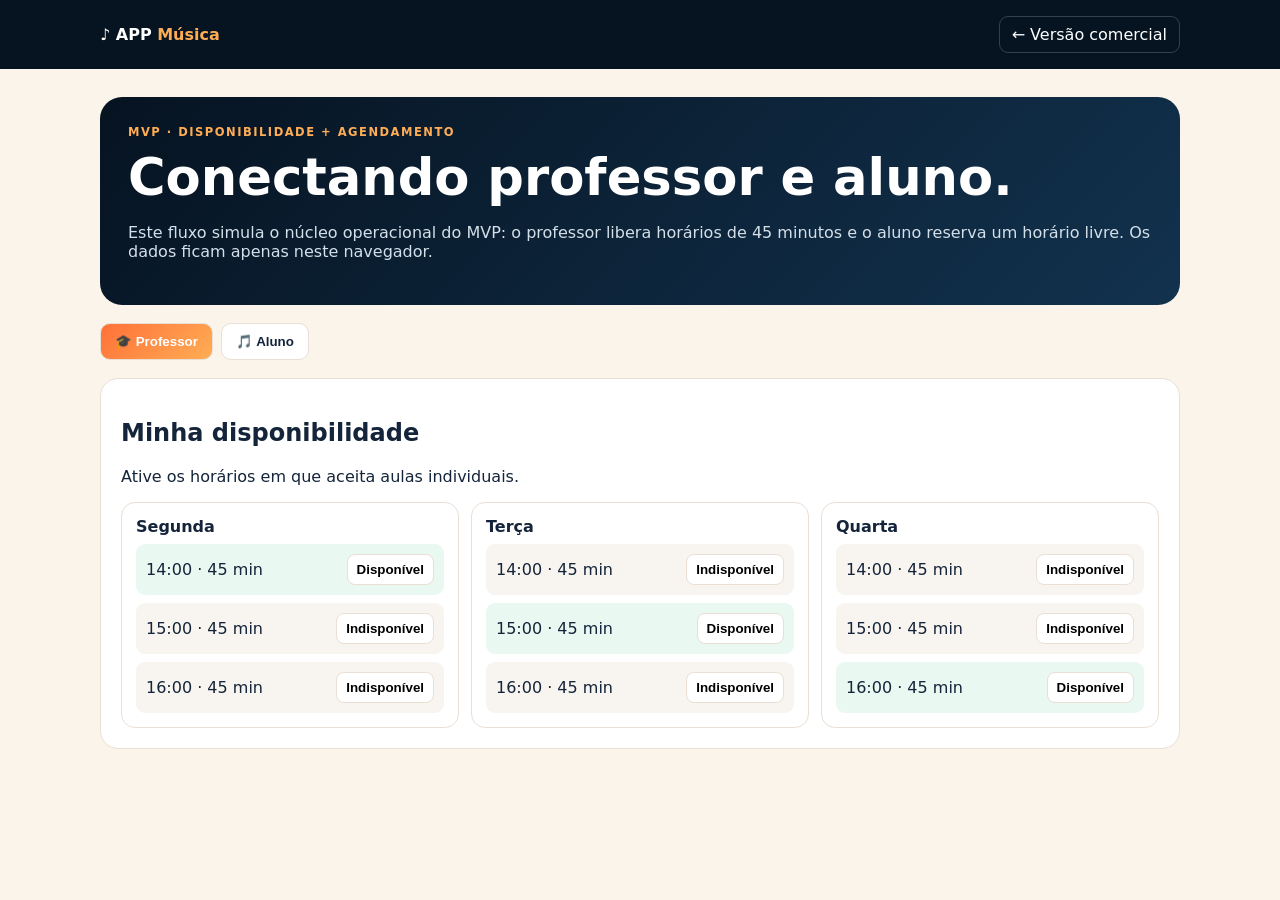
==== agendamento.html @ a0203cac "feat: implementar fluxo comercial de disponibilidade e agendamento" ====
<!doctype html>
<html lang="pt-BR"><head><meta charset="utf-8"><meta name="viewport" content="width=device-width,initial-scale=1"><title>APP Música — Disponibilidade e Agendamento</title><style>:root{--navy:#061321;--blue:#12324e;--orange:#ff7138;--orange2:#ffad55;--cream:#fbf4eb;--ink:#14243a;--muted:#657286;--line:#e9dfd4;--green:#34b58a}*{box-sizing:border-box}body{margin:0;font-family:Inter,system-ui,sans-serif;background:var(--cream);color:var(--ink)}header{background:var(--navy);color:#fff}.nav{max-width:1120px;margin:auto;padding:16px 20px;display:flex;justify-content:space-between;align-items:center;gap:12px}.brand{font-weight:900}.brand span{color:var(--orange2)}.back{color:#fff;text-decoration:none;border:1px solid #ffffff30;padding:8px 12px;border-radius:9px}.wrap{max-width:1120px;margin:auto;padding:28px 20px}.hero{background:linear-gradient(135deg,var(--navy),var(--blue));color:#fff;border-radius:22px;padding:28px;margin-bottom:18px}.eyebrow{color:var(--orange2);font-size:.72rem;font-weight:900;text-transform:uppercase;letter-spacing:.13em}.hero h1{margin:8px 0;font-size:clamp(2rem,4vw,3.2rem)}.hero p{color:#d4e0e9}.switch{display:flex;gap:8px;margin-bottom:18px}.switch button,.btn{border:0;border-radius:10px;padding:10px 14px;font-weight:900;cursor:pointer}.switch button{background:#fff;border:1px solid var(--line);color:var(--ink)}.switch button.active,.btn{background:linear-gradient(135deg,var(--orange),var(--orange2));color:#fff}.panel{background:#fff;border:1px solid var(--line);border-radius:18px;padding:20px}.view{display:none}.view.active{display:block}.days{display:grid;grid-template-columns:repeat(3,1fr);gap:12px}.day{border:1px solid var(--line);border-radius:14px;padding:14px}.slot{display:flex;justify-content:space-between;align-items:center;padding:10px;margin-top:8px;border-radius:9px;background:#f8f4ef}.slot.available{background:#eaf8f2}.slot.booked{background:#fff0e4}.slot button{border:1px solid var(--line);background:#fff;border-radius:8px;padding:7px 9px;font-weight:800;cursor:pointer}.notice{display:none;margin-top:14px;padding:11px;border-radius:9px;background:#eaf8f2;color:#176143}.notice.show{display:block}.empty{color:var(--muted);padding:20px 0}@media(max-width:800px){.days{grid-template-columns:1fr}.switch{flex-wrap:wrap}}</style></head><body><header><div class="nav"><div class="brand">♪ APP <span>Música</span></div><a class="back" href="comercial.html">← Versão comercial</a></div></header><main class="wrap"><section class="hero"><div class="eyebrow">MVP · Disponibilidade + Agendamento</div><h1>Conectando professor e aluno.</h1><p>Este fluxo simula o núcleo operacional do MVP: o professor libera horários de 45 minutos e o aluno reserva um horário livre. Os dados ficam apenas neste navegador.</p></section><div class="switch"><button class="active" data-view="prof">🎓 Professor</button><button data-view="aluno">🎵 Aluno</button></div><section id="prof" class="view active"><div class="panel"><h2>Minha disponibilidade</h2><p>Ative os horários em que aceita aulas individuais.</p><div id="profDays" class="days"></div><div id="profNotice" class="notice"></div></div></section><section id="aluno" class="view"><div class="panel"><h2>Escolha seu horário</h2><p>Horários verdes estão disponíveis. Depois da reserva, ficam ocupados.</p><div id="studentDays" class="days"></div><div id="studentNotice" class="notice"></div></div></section></main><script>const days=['Segunda','Terça','Quarta'];const times=['14:00','15:00','16:00'];const key='appMusicaMvpSlots';let state=JSON.parse(localStorage.getItem(key)||'null')||{};days.forEach((d,di)=>times.forEach((t,ti)=>{const k=di+'-'+ti;if(state[k]===undefined)state[k]=(di===0&&ti===0)||(di===1&&ti===1)||(di===2&&ti===2)}));function save(){localStorage.setItem(key,JSON.stringify(state))}function renderProfessor(){const root=document.getElementById('profDays');root.innerHTML='';days.forEach((d,di)=>{const day=document.createElement('div');day.className='day';day.innerHTML='<strong>'+d+'</strong>';times.forEach((t,ti)=>{const k=di+'-'+ti;const box=document.createElement('div');box.className='slot '+(state[k]?'available':'');box.innerHTML='<span>'+t+' · 45 min</span><button>'+(state[k]?'Disponível':'Indisponível')+'</button>';box.querySelector('button').onclick=()=>{state[k]=!state[k];save();renderProfessor();renderStudent();show('profNotice',state[k]?'Horário liberado para agendamento.':'Horário retirado da disponibilidade.')} ;day.appendChild(box)});root.appendChild(day)})}function renderStudent(){const root=document.getElementById('studentDays');root.innerHTML='';days.forEach((d,di)=>{const day=document.createElement('div');day.className='day';day.innerHTML='<strong>'+d+'</strong>';times.forEach((t,ti)=>{const k=di+'-'+ti;const box=document.createElement('div');box.className='slot '+(state[k]?'available':'booked');box.innerHTML='<span>'+t+' · 45 min</span>';if(state[k]){const b=document.createElement('button');b.textContent='Agendar';b.onclick=()=>{state[k]='booked';save();renderStudent();renderProfessor();show('studentNotice','Aula reservada! No MVP real, o horário também apareceria na agenda do professor.')} ;box.appendChild(b)}else{const s=document.createElement('small');s.textContent='Ocupado';box.appendChild(s)}day.appendChild(box)});root.appendChild(day)})}function show(id,text){const n=document.getElementById(id);n.textContent=text;n.classList.add('show');setTimeout(()=>n.classList.remove('show'),3000)}document.querySelectorAll('[data-view]').forEach(b=>b.onclick=()=>{document.querySelectorAll('[data-view]').forEach(x=>x.classList.remove('active'));document.querySelectorAll('.view').forEach(x=>x.classList.remove('active'));b.classList.add('active');document.getElementById(b.dataset.view).classList.add('active')});renderProfessor();renderStudent();</script></body></html>
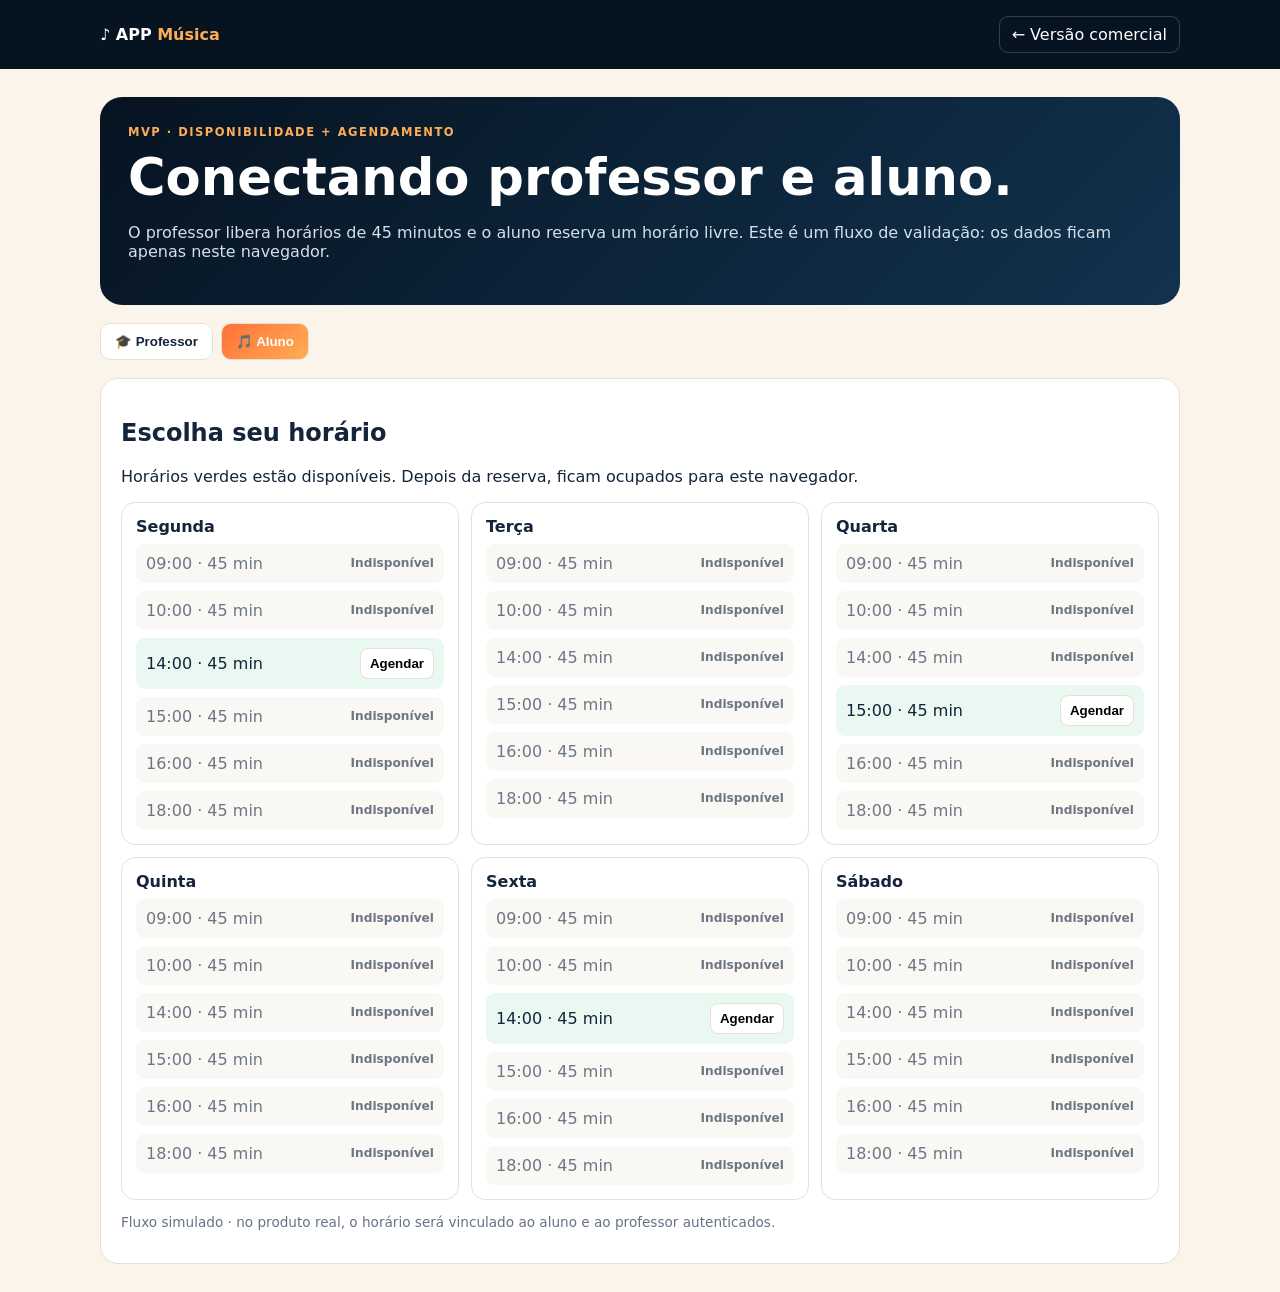
==== commit 1ca9f22f: "feat: integrar fluxo realista de disponibilidade e reserva no MVP" ====
--- a/agendamento.html
+++ b/agendamento.html
@@ -1,2 +1,3 @@
 <!doctype html>
-<html lang="pt-BR"><head><meta charset="utf-8"><meta name="viewport" content="width=device-width,initial-scale=1"><title>APP Música — Disponibilidade e Agendamento</title><style>:root{--navy:#061321;--blue:#12324e;--orange:#ff7138;--orange2:#ffad55;--cream:#fbf4eb;--ink:#14243a;--muted:#657286;--line:#e9dfd4;--green:#34b58a}*{box-sizing:border-box}body{margin:0;font-family:Inter,system-ui,sans-serif;background:var(--cream);color:var(--ink)}header{background:var(--navy);color:#fff}.nav{max-width:1120px;margin:auto;padding:16px 20px;display:flex;justify-content:space-between;align-items:center;gap:12px}.brand{font-weight:900}.brand span{color:var(--orange2)}.back{color:#fff;text-decoration:none;border:1px solid #ffffff30;padding:8px 12px;border-radius:9px}.wrap{max-width:1120px;margin:auto;padding:28px 20px}.hero{background:linear-gradient(135deg,var(--navy),var(--blue));color:#fff;border-radius:22px;padding:28px;margin-bottom:18px}.eyebrow{color:var(--orange2);font-size:.72rem;font-weight:900;text-transform:uppercase;letter-spacing:.13em}.hero h1{margin:8px 0;font-size:clamp(2rem,4vw,3.2rem)}.hero p{color:#d4e0e9}.switch{display:flex;gap:8px;margin-bottom:18px}.switch button,.btn{border:0;border-radius:10px;padding:10px 14px;font-weight:900;cursor:pointer}.switch button{background:#fff;border:1px solid var(--line);color:var(--ink)}.switch button.active,.btn{background:linear-gradient(135deg,var(--orange),var(--orange2));color:#fff}.panel{background:#fff;border:1px solid var(--line);border-radius:18px;padding:20px}.view{display:none}.view.active{display:block}.days{display:grid;grid-template-columns:repeat(3,1fr);gap:12px}.day{border:1px solid var(--line);border-radius:14px;padding:14px}.slot{display:flex;justify-content:space-between;align-items:center;padding:10px;margin-top:8px;border-radius:9px;background:#f8f4ef}.slot.available{background:#eaf8f2}.slot.booked{background:#fff0e4}.slot button{border:1px solid var(--line);background:#fff;border-radius:8px;padding:7px 9px;font-weight:800;cursor:pointer}.notice{display:none;margin-top:14px;padding:11px;border-radius:9px;background:#eaf8f2;color:#176143}.notice.show{display:block}.empty{color:var(--muted);padding:20px 0}@media(max-width:800px){.days{grid-template-columns:1fr}.switch{flex-wrap:wrap}}</style></head><body><header><div class="nav"><div class="brand">♪ APP <span>Música</span></div><a class="back" href="comercial.html">← Versão comercial</a></div></header><main class="wrap"><section class="hero"><div class="eyebrow">MVP · Disponibilidade + Agendamento</div><h1>Conectando professor e aluno.</h1><p>Este fluxo simula o núcleo operacional do MVP: o professor libera horários de 45 minutos e o aluno reserva um horário livre. Os dados ficam apenas neste navegador.</p></section><div class="switch"><button class="active" data-view="prof">🎓 Professor</button><button data-view="aluno">🎵 Aluno</button></div><section id="prof" class="view active"><div class="panel"><h2>Minha disponibilidade</h2><p>Ative os horários em que aceita aulas individuais.</p><div id="profDays" class="days"></div><div id="profNotice" class="notice"></div></div></section><section id="aluno" class="view"><div class="panel"><h2>Escolha seu horário</h2><p>Horários verdes estão disponíveis. Depois da reserva, ficam ocupados.</p><div id="studentDays" class="days"></div><div id="studentNotice" class="notice"></div></div></section></main><script>const days=['Segunda','Terça','Quarta'];const times=['14:00','15:00','16:00'];const key='appMusicaMvpSlots';let state=JSON.parse(localStorage.getItem(key)||'null')||{};days.forEach((d,di)=>times.forEach((t,ti)=>{const k=di+'-'+ti;if(state[k]===undefined)state[k]=(di===0&&ti===0)||(di===1&&ti===1)||(di===2&&ti===2)}));function save(){localStorage.setItem(key,JSON.stringify(state))}function renderProfessor(){const root=document.getElementById('profDays');root.innerHTML='';days.forEach((d,di)=>{const day=document.createElement('div');day.className='day';day.innerHTML='<strong>'+d+'</strong>';times.forEach((t,ti)=>{const k=di+'-'+ti;const box=document.createElement('div');box.className='slot '+(state[k]?'available':'');box.innerHTML='<span>'+t+' · 45 min</span><button>'+(state[k]?'Disponível':'Indisponível')+'</button>';box.querySelector('button').onclick=()=>{state[k]=!state[k];save();renderProfessor();renderStudent();show('profNotice',state[k]?'Horário liberado para agendamento.':'Horário retirado da disponibilidade.')} ;day.appendChild(box)});root.appendChild(day)})}function renderStudent(){const root=document.getElementById('studentDays');root.innerHTML='';days.forEach((d,di)=>{const day=document.createElement('div');day.className='day';day.innerHTML='<strong>'+d+'</strong>';times.forEach((t,ti)=>{const k=di+'-'+ti;const box=document.createElement('div');box.className='slot '+(state[k]?'available':'booked');box.innerHTML='<span>'+t+' · 45 min</span>';if(state[k]){const b=document.createElement('button');b.textContent='Agendar';b.onclick=()=>{state[k]='booked';save();renderStudent();renderProfessor();show('studentNotice','Aula reservada! No MVP real, o horário também apareceria na agenda do professor.')} ;box.appendChild(b)}else{const s=document.createElement('small');s.textContent='Ocupado';box.appendChild(s)}day.appendChild(box)});root.appendChild(day)})}function show(id,text){const n=document.getElementById(id);n.textContent=text;n.classList.add('show');setTimeout(()=>n.classList.remove('show'),3000)}document.querySelectorAll('[data-view]').forEach(b=>b.onclick=()=>{document.querySelectorAll('[data-view]').forEach(x=>x.classList.remove('active'));document.querySelectorAll('.view').forEach(x=>x.classList.remove('active'));b.classList.add('active');document.getElementById(b.dataset.view).classList.add('active')});renderProfessor();renderStudent();</script></body></html>+<html lang="pt-BR"><head><meta charset="utf-8"><meta name="viewport" content="width=device-width,initial-scale=1"><meta name="description" content="APP Música — Disponibilidade e Agendamento"><title>APP Música — Disponibilidade e Agendamento</title><style>:root{--navy:#061321;--blue:#12324e;--orange:#ff7138;--orange2:#ffad55;--cream:#fbf4eb;--ink:#14243a;--muted:#657286;--line:#e9dfd4;--green:#34b58a}*{box-sizing:border-box}body{margin:0;font-family:Inter,system-ui,sans-serif;background:var(--cream);color:var(--ink)}header{background:var(--navy);color:#fff}.nav{max-width:1120px;margin:auto;padding:16px 20px;display:flex;justify-content:space-between;align-items:center;gap:12px}.brand{font-weight:900}.brand span{color:var(--orange2)}.back{color:#fff;text-decoration:none;border:1px solid #ffffff30;padding:8px 12px;border-radius:9px}.wrap{max-width:1120px;margin:auto;padding:28px 20px}.hero{background:linear-gradient(135deg,var(--navy),var(--blue));color:#fff;border-radius:22px;padding:28px;margin-bottom:18px}.eyebrow{color:var(--orange2);font-size:.72rem;font-weight:900;text-transform:uppercase;letter-spacing:.13em}.hero h1{margin:8px 0;font-size:clamp(2rem,4vw,3.2rem)}.hero p{color:#d4e0e9}.switch{display:flex;gap:8px;margin-bottom:18px}.switch button,.btn{border:0;border-radius:10px;padding:10px 14px;font-weight:900;cursor:pointer}.switch button{background:#fff;border:1px solid var(--line);color:var(--ink)}.switch button.active,.btn{background:linear-gradient(135deg,var(--orange),var(--orange2));color:#fff}.panel{background:#fff;border:1px solid var(--line);border-radius:18px;padding:20px}.view{display:none}.view.active{display:block}.days{display:grid;grid-template-columns:repeat(3,1fr);gap:12px}.day{border:1px solid var(--line);border-radius:14px;padding:14px}.slot{display:flex;justify-content:space-between;align-items:center;padding:10px;margin-top:8px;border-radius:9px;background:#f8f4ef}.slot.available{background:#eaf8f2}.slot.booked{background:#fff0e4}.slot button{border:1px solid var(--line);background:#fff;border-radius:8px;padding:7px 9px;font-weight:800;cursor:pointer}.slot.unavailable{opacity:.62}.status{font-size:.76rem;font-weight:900}.available .status{color:#176143}.booked .status{color:#9b5c10}.notice{display:none;margin-top:14px;padding:11px;border-radius:9px;background:#eaf8f2;color:#176143}.notice.show{display:block}.empty{color:var(--muted);padding:20px 0}.footnote{margin-top:14px;color:var(--muted);font-size:.85rem}@media(max-width:800px){.days{grid-template-columns:1fr}.switch{flex-wrap:wrap}}
+</style></head><body><header><div class="nav"><div class="brand">♪ APP <span>Música</span></div><a class="back" href="comercial.html">← Versão comercial</a></div></header><main class="wrap"><section class="hero"><div class="eyebrow">MVP · Disponibilidade + Agendamento</div><h1>Conectando professor e aluno.</h1><p>O professor libera horários de 45 minutos e o aluno reserva um horário livre. Este é um fluxo de validação: os dados ficam apenas neste navegador.</p></section><div class="switch"><button id="profBtn" data-view="prof">🎓 Professor</button><button id="alunoBtn" data-view="aluno">🎵 Aluno</button></div><section id="prof" class="view"><div class="panel"><h2>Minha disponibilidade</h2><p>Ative ou retire horários. Reservas já feitas ficam preservadas.</p><div id="profDays" class="days"></div><div id="profNotice" class="notice"></div></div></section><section id="aluno" class="view"><div class="panel"><h2>Escolha seu horário</h2><p>Horários verdes estão disponíveis. Depois da reserva, ficam ocupados para este navegador.</p><div id="studentDays" class="days"></div><div id="studentNotice" class="notice"></div><p class="footnote">Fluxo simulado · no produto real, o horário será vinculado ao aluno e ao professor autenticados.</p></div></section></main><script>const days=['Segunda','Terça','Quarta','Quinta','Sexta','Sábado'];const times=['09:00','10:00','14:00','15:00','16:00','18:00'];const key='appMusicaMvpSlots';const saved=JSON.parse(localStorage.getItem(key)||'null');const state={};days.forEach((d,di)=>times.forEach((t,ti)=>{const k=di+'-'+ti;state[k]=saved&&typeof saved[k]!=='undefined'?saved[k]:((di===0&&ti===2)||(di===2&&ti===3)||(di===4&&ti===2)?'available':'unavailable')}));function save(){localStorage.setItem(key,JSON.stringify(state))}function renderProfessor(){const root=document.getElementById('profDays');root.innerHTML='';days.forEach((d,di)=>{const day=document.createElement('div');day.className='day';day.innerHTML='<strong>'+d+'</strong>';times.forEach((t,ti)=>{const k=di+'-'+ti;const box=document.createElement('div');box.className='slot '+state[k];const label=state[k]==='available'?'Disponível':state[k]==='booked'?'Reservado':'Indisponível';box.innerHTML='<span>'+t+' · 45 min</span><button>'+label+'</button>';box.querySelector('button').onclick=()=>{if(state[k]==='booked'){show('profNotice','Este horário já está reservado e não pode ser retirado da disponibilidade.');return}state[k]=state[k]==='available'?'unavailable':'available';save();renderProfessor();renderStudent();show('profNotice',state[k]==='available'?'Horário liberado para agendamento.':'Horário retirado da disponibilidade.')} ;day.appendChild(box)});root.appendChild(day)})}function renderStudent(){const root=document.getElementById('studentDays');root.innerHTML='';let available=0;days.forEach((d,di)=>{const day=document.createElement('div');day.className='day';day.innerHTML='<strong>'+d+'</strong>';times.forEach((t,ti)=>{const k=di+'-'+ti;const box=document.createElement('div');box.className='slot '+state[k];if(state[k]==='available'){available++;box.innerHTML='<span>'+t+' · 45 min</span><button>Agendar</button>';box.querySelector('button').onclick=()=>{state[k]='booked';save();renderStudent();renderProfessor();show('studentNotice','Aula reservada! O horário agora aparece como reservado para o professor.')} }else{box.innerHTML='<span>'+t+' · 45 min</span><span class="status">'+(state[k]==='booked'?'Ocupado':'Indisponível')+'</span>'}day.appendChild(box)});root.appendChild(day)});if(!available){root.insertAdjacentHTML('afterbegin','<div class="empty">Nenhum horário disponível no momento. O professor precisa liberar novos horários.</div>')}}function show(id,text){const n=document.getElementById(id);n.textContent=text;n.classList.add('show');setTimeout(()=>n.classList.remove('show'),3000)}function setView(view){document.querySelectorAll('[data-view]').forEach(x=>x.classList.toggle('active',x.dataset.view===view));document.querySelectorAll('.view').forEach(x=>x.classList.toggle('active',x.id===view));history.replaceState(null,'','agendamento.html?view='+view)}document.querySelectorAll('[data-view]').forEach(b=>b.onclick=()=>setView(b.dataset.view));const initial=new URLSearchParams(location.search).get('view')==='prof'?'prof':'aluno';setView(initial);renderProfessor();renderStudent();</script></body></html>
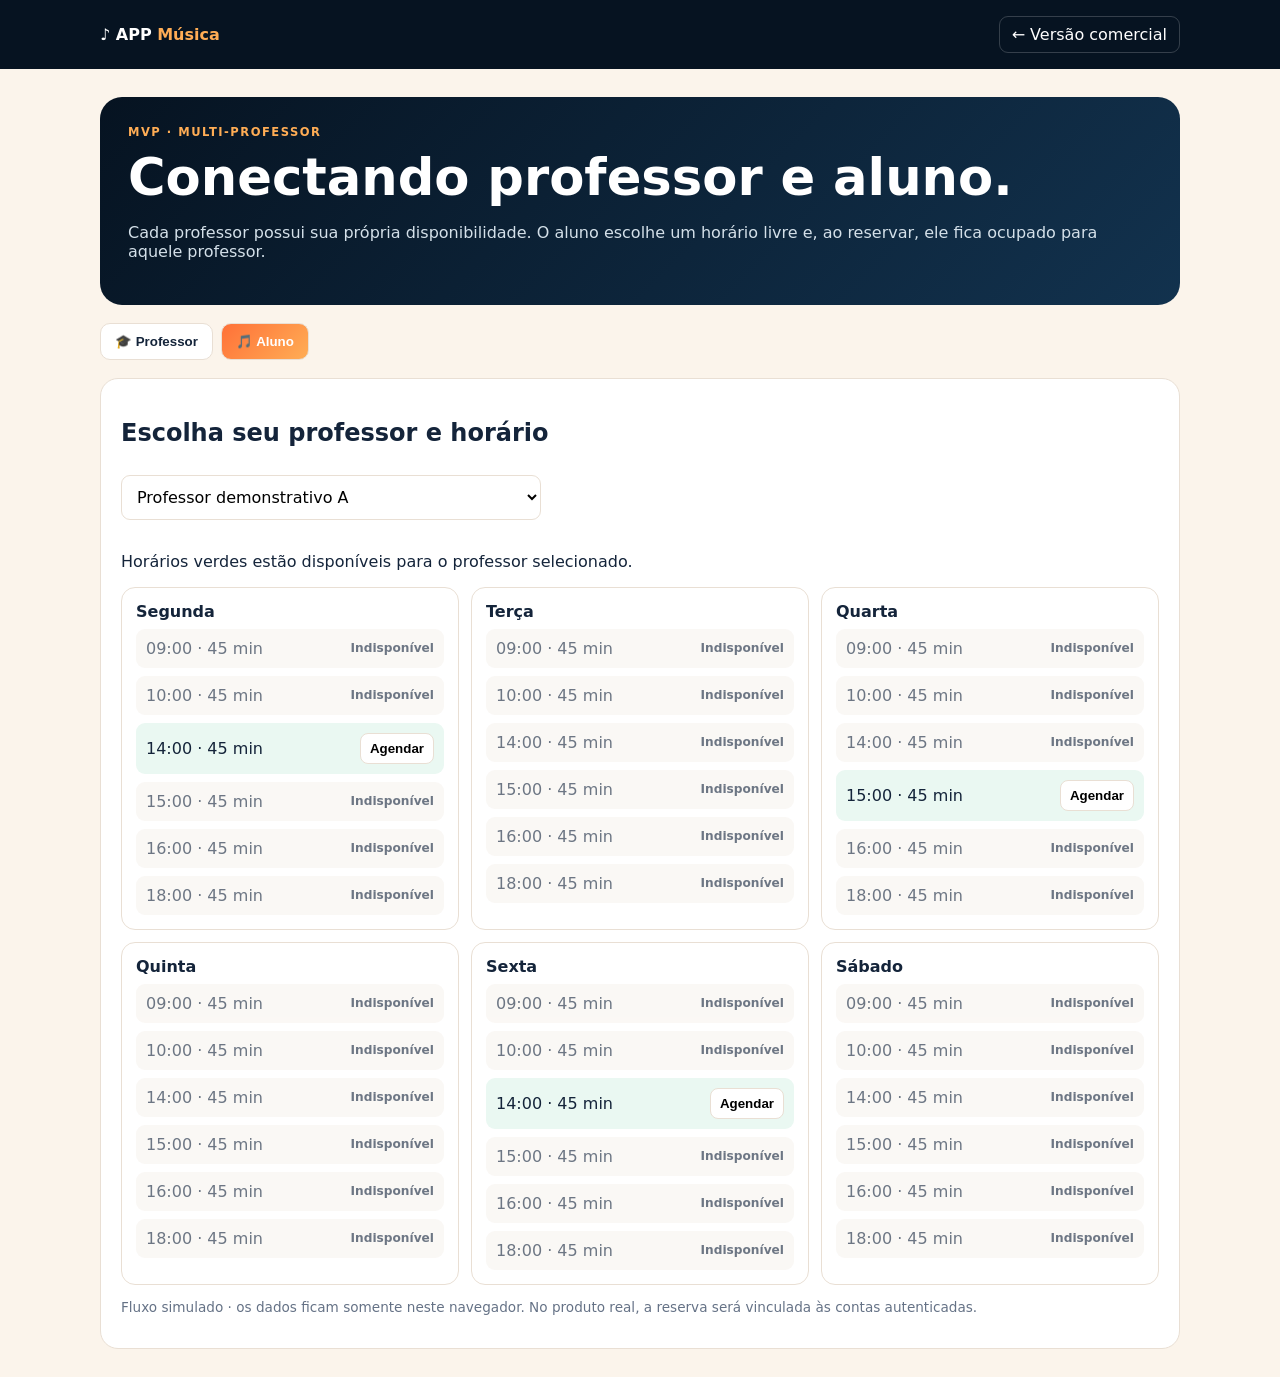
==== commit 36d57db2: "feat: conectar multi-professor ao agendamento" ====
--- a/agendamento.html
+++ b/agendamento.html
@@ -1,3 +1 @@
-<!doctype html>
-<html lang="pt-BR"><head><meta charset="utf-8"><meta name="viewport" content="width=device-width,initial-scale=1"><meta name="description" content="APP Música — Disponibilidade e Agendamento"><title>APP Música — Disponibilidade e Agendamento</title><style>:root{--navy:#061321;--blue:#12324e;--orange:#ff7138;--orange2:#ffad55;--cream:#fbf4eb;--ink:#14243a;--muted:#657286;--line:#e9dfd4;--green:#34b58a}*{box-sizing:border-box}body{margin:0;font-family:Inter,system-ui,sans-serif;background:var(--cream);color:var(--ink)}header{background:var(--navy);color:#fff}.nav{max-width:1120px;margin:auto;padding:16px 20px;display:flex;justify-content:space-between;align-items:center;gap:12px}.brand{font-weight:900}.brand span{color:var(--orange2)}.back{color:#fff;text-decoration:none;border:1px solid #ffffff30;padding:8px 12px;border-radius:9px}.wrap{max-width:1120px;margin:auto;padding:28px 20px}.hero{background:linear-gradient(135deg,var(--navy),var(--blue));color:#fff;border-radius:22px;padding:28px;margin-bottom:18px}.eyebrow{color:var(--orange2);font-size:.72rem;font-weight:900;text-transform:uppercase;letter-spacing:.13em}.hero h1{margin:8px 0;font-size:clamp(2rem,4vw,3.2rem)}.hero p{color:#d4e0e9}.switch{display:flex;gap:8px;margin-bottom:18px}.switch button,.btn{border:0;border-radius:10px;padding:10px 14px;font-weight:900;cursor:pointer}.switch button{background:#fff;border:1px solid var(--line);color:var(--ink)}.switch button.active,.btn{background:linear-gradient(135deg,var(--orange),var(--orange2));color:#fff}.panel{background:#fff;border:1px solid var(--line);border-radius:18px;padding:20px}.view{display:none}.view.active{display:block}.days{display:grid;grid-template-columns:repeat(3,1fr);gap:12px}.day{border:1px solid var(--line);border-radius:14px;padding:14px}.slot{display:flex;justify-content:space-between;align-items:center;padding:10px;margin-top:8px;border-radius:9px;background:#f8f4ef}.slot.available{background:#eaf8f2}.slot.booked{background:#fff0e4}.slot button{border:1px solid var(--line);background:#fff;border-radius:8px;padding:7px 9px;font-weight:800;cursor:pointer}.slot.unavailable{opacity:.62}.status{font-size:.76rem;font-weight:900}.available .status{color:#176143}.booked .status{color:#9b5c10}.notice{display:none;margin-top:14px;padding:11px;border-radius:9px;background:#eaf8f2;color:#176143}.notice.show{display:block}.empty{color:var(--muted);padding:20px 0}.footnote{margin-top:14px;color:var(--muted);font-size:.85rem}@media(max-width:800px){.days{grid-template-columns:1fr}.switch{flex-wrap:wrap}}
-</style></head><body><header><div class="nav"><div class="brand">♪ APP <span>Música</span></div><a class="back" href="comercial.html">← Versão comercial</a></div></header><main class="wrap"><section class="hero"><div class="eyebrow">MVP · Disponibilidade + Agendamento</div><h1>Conectando professor e aluno.</h1><p>O professor libera horários de 45 minutos e o aluno reserva um horário livre. Este é um fluxo de validação: os dados ficam apenas neste navegador.</p></section><div class="switch"><button id="profBtn" data-view="prof">🎓 Professor</button><button id="alunoBtn" data-view="aluno">🎵 Aluno</button></div><section id="prof" class="view"><div class="panel"><h2>Minha disponibilidade</h2><p>Ative ou retire horários. Reservas já feitas ficam preservadas.</p><div id="profDays" class="days"></div><div id="profNotice" class="notice"></div></div></section><section id="aluno" class="view"><div class="panel"><h2>Escolha seu horário</h2><p>Horários verdes estão disponíveis. Depois da reserva, ficam ocupados para este navegador.</p><div id="studentDays" class="days"></div><div id="studentNotice" class="notice"></div><p class="footnote">Fluxo simulado · no produto real, o horário será vinculado ao aluno e ao professor autenticados.</p></div></section></main><script>const days=['Segunda','Terça','Quarta','Quinta','Sexta','Sábado'];const times=['09:00','10:00','14:00','15:00','16:00','18:00'];const key='appMusicaMvpSlots';const saved=JSON.parse(localStorage.getItem(key)||'null');const state={};days.forEach((d,di)=>times.forEach((t,ti)=>{const k=di+'-'+ti;state[k]=saved&&typeof saved[k]!=='undefined'?saved[k]:((di===0&&ti===2)||(di===2&&ti===3)||(di===4&&ti===2)?'available':'unavailable')}));function save(){localStorage.setItem(key,JSON.stringify(state))}function renderProfessor(){const root=document.getElementById('profDays');root.innerHTML='';days.forEach((d,di)=>{const day=document.createElement('div');day.className='day';day.innerHTML='<strong>'+d+'</strong>';times.forEach((t,ti)=>{const k=di+'-'+ti;const box=document.createElement('div');box.className='slot '+state[k];const label=state[k]==='available'?'Disponível':state[k]==='booked'?'Reservado':'Indisponível';box.innerHTML='<span>'+t+' · 45 min</span><button>'+label+'</button>';box.querySelector('button').onclick=()=>{if(state[k]==='booked'){show('profNotice','Este horário já está reservado e não pode ser retirado da disponibilidade.');return}state[k]=state[k]==='available'?'unavailable':'available';save();renderProfessor();renderStudent();show('profNotice',state[k]==='available'?'Horário liberado para agendamento.':'Horário retirado da disponibilidade.')} ;day.appendChild(box)});root.appendChild(day)})}function renderStudent(){const root=document.getElementById('studentDays');root.innerHTML='';let available=0;days.forEach((d,di)=>{const day=document.createElement('div');day.className='day';day.innerHTML='<strong>'+d+'</strong>';times.forEach((t,ti)=>{const k=di+'-'+ti;const box=document.createElement('div');box.className='slot '+state[k];if(state[k]==='available'){available++;box.innerHTML='<span>'+t+' · 45 min</span><button>Agendar</button>';box.querySelector('button').onclick=()=>{state[k]='booked';save();renderStudent();renderProfessor();show('studentNotice','Aula reservada! O horário agora aparece como reservado para o professor.')} }else{box.innerHTML='<span>'+t+' · 45 min</span><span class="status">'+(state[k]==='booked'?'Ocupado':'Indisponível')+'</span>'}day.appendChild(box)});root.appendChild(day)});if(!available){root.insertAdjacentHTML('afterbegin','<div class="empty">Nenhum horário disponível no momento. O professor precisa liberar novos horários.</div>')}}function show(id,text){const n=document.getElementById(id);n.textContent=text;n.classList.add('show');setTimeout(()=>n.classList.remove('show'),3000)}function setView(view){document.querySelectorAll('[data-view]').forEach(x=>x.classList.toggle('active',x.dataset.view===view));document.querySelectorAll('.view').forEach(x=>x.classList.toggle('active',x.id===view));history.replaceState(null,'','agendamento.html?view='+view)}document.querySelectorAll('[data-view]').forEach(b=>b.onclick=()=>setView(b.dataset.view));const initial=new URLSearchParams(location.search).get('view')==='prof'?'prof':'aluno';setView(initial);renderProfessor();renderStudent();</script></body></html>+<!doctype html><html lang="pt-BR"><head><meta charset="utf-8"><meta name="viewport" content="width=device-width,initial-scale=1"><meta name="description" content="APP Música — Disponibilidade e Agendamento"><title>APP Música — Disponibilidade e Agendamento</title><style>:root{--navy:#061321;--blue:#12324e;--orange:#ff7138;--orange2:#ffad55;--cream:#fbf4eb;--ink:#14243a;--muted:#657286;--line:#e9dfd4;--green:#34b58a}*{box-sizing:border-box}body{margin:0;font-family:Inter,system-ui,sans-serif;background:var(--cream);color:var(--ink)}header{background:var(--navy);color:#fff}.nav{max-width:1120px;margin:auto;padding:16px 20px;display:flex;justify-content:space-between;align-items:center;gap:12px}.brand{font-weight:900}.brand span{color:var(--orange2)}.back{color:#fff;text-decoration:none;border:1px solid #ffffff30;padding:8px 12px;border-radius:9px}.wrap{max-width:1120px;margin:auto;padding:28px 20px}.hero{background:linear-gradient(135deg,var(--navy),var(--blue));color:#fff;border-radius:22px;padding:28px;margin-bottom:18px}.eyebrow{color:var(--orange2);font-size:.72rem;font-weight:900;text-transform:uppercase;letter-spacing:.13em}.hero h1{margin:8px 0;font-size:clamp(2rem,4vw,3.2rem)}.hero p{color:#d4e0e9}.switch{display:flex;gap:8px;margin-bottom:18px}.switch button,.btn{border:0;border-radius:10px;padding:10px 14px;font-weight:900;cursor:pointer}.switch button{background:#fff;border:1px solid var(--line);color:var(--ink)}.switch button.active,.btn{background:linear-gradient(135deg,var(--orange),var(--orange2));color:#fff}.panel{background:#fff;border:1px solid var(--line);border-radius:18px;padding:20px}.view{display:none}.view.active{display:block}.teacherSelect{width:100%;max-width:420px;padding:11px;border:1px solid var(--line);border-radius:9px;background:#fff;font:inherit;margin:8px 0 16px}.days{display:grid;grid-template-columns:repeat(3,1fr);gap:12px}.day{border:1px solid var(--line);border-radius:14px;padding:14px}.slot{display:flex;justify-content:space-between;align-items:center;padding:10px;margin-top:8px;border-radius:9px;background:#f8f4ef}.slot.available{background:#eaf8f2}.slot.booked{background:#fff0e4}.slot button{border:1px solid var(--line);background:#fff;border-radius:8px;padding:7px 9px;font-weight:800;cursor:pointer}.slot.unavailable{opacity:.62}.status{font-size:.76rem;font-weight:900}.available .status{color:#176143}.booked .status{color:#9b5c10}.notice{display:none;margin-top:14px;padding:11px;border-radius:9px;background:#eaf8f2;color:#176143}.notice.show{display:block}.empty{color:var(--muted);padding:20px 0}.footnote{margin-top:14px;color:var(--muted);font-size:.85rem}@media(max-width:800px){.days{grid-template-columns:1fr}.switch{flex-wrap:wrap}}</style></head><body><header><div class="nav"><div class="brand">♪ APP <span>Música</span></div><a class="back" href="comercial.html">← Versão comercial</a></div></header><main class="wrap"><section class="hero"><div class="eyebrow">MVP · Multi-professor</div><h1>Conectando professor e aluno.</h1><p>Cada professor possui sua própria disponibilidade. O aluno escolhe um horário livre e, ao reservar, ele fica ocupado para aquele professor.</p></section><div class="switch"><button id="profBtn" data-view="prof">🎓 Professor</button><button id="alunoBtn" data-view="aluno">🎵 Aluno</button></div><section id="prof" class="view"><div class="panel"><h2>Disponibilidade do professor</h2><select id="profTeacher" class="teacherSelect"><option value="prof-a">Professor demonstrativo A</option><option value="prof-b">Professor demonstrativo B</option><option value="prof-c">Professor demonstrativo C</option></select><p>Ative horários de 45 minutos. Cada professor mantém sua própria agenda.</p><div id="profDays" class="days"></div><div id="profNotice" class="notice"></div></div></section><section id="aluno" class="view"><div class="panel"><h2>Escolha seu professor e horário</h2><select id="studentTeacher" class="teacherSelect"><option value="prof-a">Professor demonstrativo A</option><option value="prof-b">Professor demonstrativo B</option><option value="prof-c">Professor demonstrativo C</option></select><p>Horários verdes estão disponíveis para o professor selecionado.</p><div id="studentDays" class="days"></div><div id="studentNotice" class="notice"></div><p class="footnote">Fluxo simulado · os dados ficam somente neste navegador. No produto real, a reserva será vinculada às contas autenticadas.</p></div></section></main><script>const days=['Segunda','Terça','Quarta','Quinta','Sexta','Sábado'];const times=['09:00','10:00','14:00','15:00','16:00','18:00'];const storageKey='appMusicaMultiProfessor';const defaults=()=>{const s={};days.forEach((d,di)=>times.forEach((t,ti)=>{s[di+'-'+ti]=((di===0&&ti===2)||(di===2&&ti===3)||(di===4&&ti===2))?'available':'unavailable'}));return s};function all(){return JSON.parse(localStorage.getItem(storageKey)||'{}')}function stateFor(id){const a=all();return Object.assign(defaults(),a[id]||{})}function save(id,state){const a=all();a[id]=state;localStorage.setItem(storageKey,JSON.stringify(a))}function renderProfessor(){const id=document.getElementById('profTeacher').value,state=stateFor(id),root=document.getElementById('profDays');root.innerHTML='';days.forEach((d,di)=>{const day=document.createElement('div');day.className='day';day.innerHTML='<strong>'+d+'</strong>';times.forEach((t,ti)=>{const k=di+'-'+ti,box=document.createElement('div');box.className='slot '+state[k];const label=state[k]==='available'?'Disponível':state[k]==='booked'?'Reservado':'Indisponível';box.innerHTML='<span>'+t+' · 45 min</span><button>'+label+'</button>';box.querySelector('button').onclick=()=>{if(state[k]==='booked'){show('profNotice','Este horário já está reservado e não pode ser retirado.');return}state[k]=state[k]==='available'?'unavailable':'available';save(id,state);renderProfessor();renderStudent()};day.appendChild(box)});root.appendChild(day)})}function renderStudent(){const id=document.getElementById('studentTeacher').value,state=stateFor(id),root=document.getElementById('studentDays');root.innerHTML='';let available=0;days.forEach((d,di)=>{const day=document.createElement('div');day.className='day';day.innerHTML='<strong>'+d+'</strong>';times.forEach((t,ti)=>{const k=di+'-'+ti,box=document.createElement('div');box.className='slot '+state[k];if(state[k]==='available'){available++;box.innerHTML='<span>'+t+' · 45 min</span><button>Agendar</button>';box.querySelector('button').onclick=()=>{state[k]='booked';save(id,state);renderStudent();renderProfessor();show('studentNotice','Aula reservada com '+document.getElementById('studentTeacher').selectedOptions[0].text+'. O horário agora está ocupado.')}}else{box.innerHTML='<span>'+t+' · 45 min</span><span class="status">'+(state[k]==='booked'?'Ocupado':'Indisponível')+'</span>'}day.appendChild(box)});root.appendChild(day)});if(!available)root.insertAdjacentHTML('afterbegin','<div class="empty">Nenhum horário disponível para este professor no momento.</div>')}function show(id,text){const n=document.getElementById(id);n.textContent=text;n.classList.add('show');setTimeout(()=>n.classList.remove('show'),3000)}function setView(view){document.querySelectorAll('[data-view]').forEach(x=>x.classList.toggle('active',x.dataset.view===view));document.querySelectorAll('.view').forEach(x=>x.classList.toggle('active',x.id===view));history.replaceState(null,'','agendamento.html?view='+view)}document.querySelectorAll('[data-view]').forEach(b=>b.onclick=()=>setView(b.dataset.view));document.getElementById('profTeacher').onchange=renderProfessor;document.getElementById('studentTeacher').onchange=renderStudent;const initial=new URLSearchParams(location.search).get('view')==='prof'?'prof':'aluno';setView(initial);renderProfessor();renderStudent();</script></body></html>
